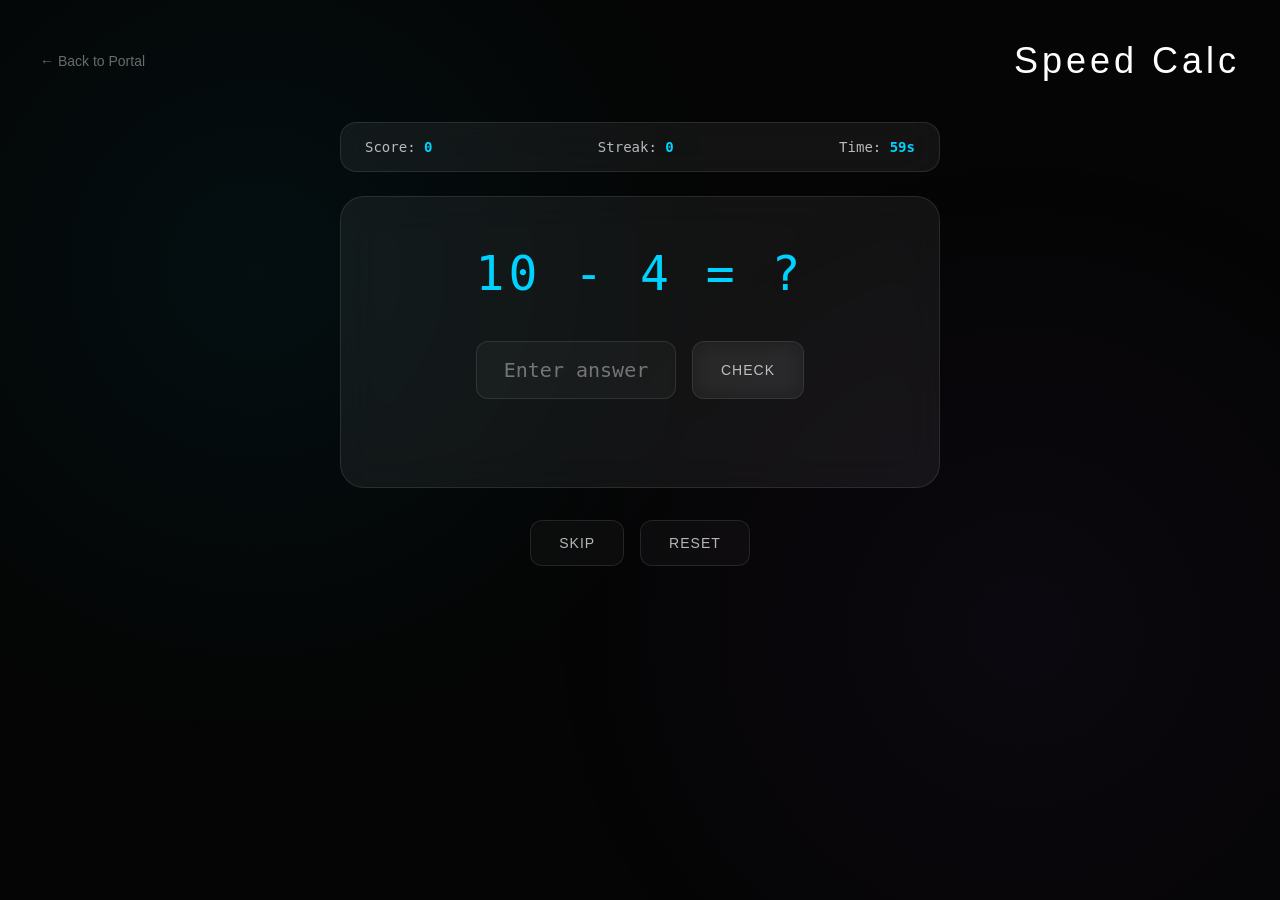
==== calc.html @ fde466c9 "Add files via upload" ====
<!DOCTYPE html>
<html lang="en">
<head>
    <meta charset="UTF-8">
    <meta name="viewport" content="width=device-width, initial-scale=1.0">
    <title>Speed Calc - Brain Training</title>
    <link rel="stylesheet" href="style-mirage.css">
    <script src="https://accounts.google.com/gsi/client" async defer></script>
</head>
<body>
    <div class="background-overlay"></div>
    
    <div class="game-page">
        <header class="game-header">
            <a href="index.html" class="back-link">← Back to Portal</a>
            <h1>Speed Calc</h1>
        </header>
        
        <main class="game-main">
            <div class="game-stats">
                <div class="stat">Score: <span id="calc-score">0</span></div>
                <div class="stat">Streak: <span id="calc-streak">0</span></div>
                <div class="stat">Time: <span id="calc-timer">60s</span></div>
            </div>
            
            <div class="calc-challenge">
                <div class="equation-display">
                    <span id="calc-equation">Loading...</span>
                </div>
                
                <div class="answer-section">
                    <input type="text" id="calc-answer" class="calc-input" placeholder="Enter answer" maxlength="15" autocomplete="off">
                    <button id="calc-check" class="glass-btn">Check</button>
                </div>
            </div>
            
            <div class="game-controls">
                <button id="calc-skip" class="glass-btn">Skip</button>
                <button id="calc-reset" class="glass-btn">Reset</button>
            </div>
        </main>
    </div>
    
    <!-- Hidden Interface (Revealed after trigger) -->
    <div id="private-interface" class="hidden-layer">
        <div class="private-container">
            <div class="private-sidebar">
                <div class="connection-status">
                    <div class="pulse-indicator online"></div>
                    <span>5TB Connection Active</span>
                </div>
                
                <div class="assistant-info">
                    <div class="assistant-avatar">🤖</div>
                    <div class="assistant-details">
                        <h4>System Assistant</h4>
                        <span class="status-online">Always Online</span>
                    </div>
                </div>
                
                <div class="search-container">
                    <div class="search-trigger" id="search-trigger">🔍</div>
                    <div class="search-input-wrapper" id="search-input-wrapper">
                        <input type="text" id="private-search" placeholder="Search...">
                    </div>
                </div>
                
                <div class="contact-list" id="contact-list">
                    <!-- Contacts loaded dynamically -->
                </div>
            </div>
            
            <div class="private-main">
                <div class="chat-header">
                    <h3>Secure Communication</h3>
                    <div class="encryption-badge">🔒 Encrypted</div>
                </div>
                
                <div class="chat-messages" id="chat-messages">
                    <!-- Messages appear here -->
                </div>
                
                <div class="chat-input-area">
                    <input type="text" id="chat-input" placeholder="Enter secure message..." maxlength="1000">
                    <button id="chat-send" class="send-btn">➤</button>
                </div>
            </div>
        </div>
    </div>
    
    <div id="notification-container" class="notification-container"></div>
    
    <script src="config.js"></script>
    <script src="auth-mirage.js"></script>
    <script src="sync.js"></script>
    <script src="calc.js"></script>
</body>
</html>
---- style-mirage.css ----
/* PROJECT MIRAGE - Brain Training Portal Styles */

:root {
    --deep-charcoal: #050505;
    --midnight-dark: #0a0a0a;
    --midnight-medium: #0f0f0f;
    --glass-heavy: rgba(255, 255, 255, 0.03);
    --glass-medium: rgba(255, 255, 255, 0.06);
    --glass-light: rgba(255, 255, 255, 0.1);
    --glass-border: rgba(255, 255, 255, 0.1);
    --primary-neon: #00d2ff;
    --secondary-neon: #9d4edd;
    --success-neon: #00ff88;
    --warning-neon: #ff6b6b;
    --text-primary: #ffffff;
    --text-secondary: rgba(255, 255, 255, 0.7);
    --text-muted: rgba(255, 255, 255, 0.4);
    
    --font-primary: -apple-system, BlinkMacSystemFont, 'Segoe UI', Roboto, sans-serif;
    --font-mono: 'SF Mono', 'Monaco', 'Inconsolata', monospace;
    
    --blur-light: blur(10px);
    --blur-medium: blur(20px);
    --blur-heavy: blur(50px);
    
    --transition-fast: 0.15s ease;
    --transition-normal: 0.3s ease;
    --transition-slow: 0.5s ease;
}

* {
    margin: 0;
    padding: 0;
    box-sizing: border-box;
}

body {
    background: var(--deep-charcoal);
    color: var(--text-primary);
    font-family: var(--font-primary);
    min-height: 100vh;
    position: relative;
    overflow-x: hidden;
}

/* Background Effect */
.background-overlay {
    position: fixed;
    top: 0;
    left: 0;
    width: 100%;
    height: 100%;
    background: 
        radial-gradient(circle at 20% 30%, rgba(0, 210, 255, 0.05) 0%, transparent 40%),
        radial-gradient(circle at 80% 70%, rgba(157, 78, 221, 0.05) 0%, transparent 40%);
    pointer-events: none;
    z-index: -1;
    animation: ambient-glow 15s ease-in-out infinite;
}

@keyframes ambient-glow {
    0%, 100% { opacity: 0.5; }
    50% { opacity: 1; }
}

/* ==================== LANDING PORTAL ==================== */

.brain-training-portal {
    min-height: 100vh;
    display: flex;
    flex-direction: column;
    padding: 60px 40px;
}

.portal-header {
    text-align: center;
    margin-bottom: 80px;
}

.portal-title {
    font-size: 72px;
    font-weight: 200;
    letter-spacing: 16px;
    text-transform: uppercase;
    background: linear-gradient(135deg, var(--text-primary), var(--text-secondary));
    -webkit-background-clip: text;
    -webkit-text-fill-color: transparent;
    background-clip: text;
    margin-bottom: 16px;
}

.portal-subtitle {
    font-size: 18px;
    color: var(--text-muted);
    letter-spacing: 4px;
    text-transform: uppercase;
}

/* Games Grid */
.games-grid {
    display: grid;
    grid-template-columns: repeat(3, 1fr);
    gap: 40px;
    max-width: 1200px;
    margin: 0 auto;
    width: 100%;
}

/* Game Cards */
.game-card {
    background: var(--glass-heavy);
    backdrop-filter: var(--blur-heavy);
    border: 1px solid var(--glass-border);
    border-radius: 32px;
    padding: 48px 32px;
    transition: all var(--transition-normal);
    cursor: pointer;
}

.game-card:hover {
    background: var(--glass-medium);
    border-color: var(--primary-neon);
    transform: translateY(-8px);
    box-shadow: 0 30px 60px rgba(0, 0, 0, 0.5);
}

.card-content {
    display: flex;
    flex-direction: column;
    align-items: center;
    text-align: center;
    height: 100%;
}

.card-icon {
    font-size: 64px;
    margin-bottom: 24px;
}

.card-title {
    font-size: 24px;
    font-weight: 600;
    margin-bottom: 16px;
    color: var(--text-primary);
}

.card-description {
    font-size: 14px;
    color: var(--text-secondary);
    line-height: 1.6;
    margin-bottom: 24px;
    flex: 1;
}

.card-features {
    display: flex;
    flex-wrap: wrap;
    gap: 8px;
    justify-content: center;
    margin-bottom: 32px;
}

.feature {
    background: var(--glass-medium);
    padding: 6px 12px;
    border-radius: 20px;
    font-size: 12px;
    color: var(--text-muted);
    text-transform: uppercase;
    letter-spacing: 1px;
}

.card-link {
    background: transparent;
    border: 1px solid var(--glass-border);
    color: var(--primary-neon);
    padding: 16px 32px;
    border-radius: 12px;
    text-decoration: none;
    font-weight: 500;
    transition: all var(--transition-normal);
    display: inline-block;
}

.card-link:hover {
    background: var(--primary-neon);
    color: var(--deep-charcoal);
    border-color: var(--primary-neon);
}

.portal-footer {
    margin-top: auto;
    text-align: center;
    padding-top: 80px;
    color: var(--text-muted);
    font-size: 14px;
}

/* ==================== GAME PAGES ==================== */

.game-page {
    min-height: 100vh;
    padding: 40px;
}

.game-header {
    display: flex;
    align-items: center;
    justify-content: space-between;
    margin-bottom: 40px;
    flex-wrap: wrap;
    gap: 20px;
}

.back-link {
    color: var(--text-muted);
    text-decoration: none;
    font-size: 14px;
    transition: color var(--transition-fast);
}

.back-link:hover {
    color: var(--primary-neon);
}

.game-header h1 {
    font-size: 36px;
    font-weight: 300;
    letter-spacing: 4px;
}

.level-selector {
    display: flex;
    gap: 8px;
    background: var(--glass-medium);
    padding: 4px;
    border-radius: 12px;
}

.level-btn {
    background: transparent;
    border: none;
    color: var(--text-secondary);
    padding: 12px 24px;
    border-radius: 8px;
    cursor: pointer;
    font-size: 14px;
    font-weight: 500;
    transition: all var(--transition-normal);
}

.level-btn:hover {
    background: var(--glass-light);
    color: var(--text-primary);
}

.level-btn.active {
    background: var(--primary-neon);
    color: var(--deep-charcoal);
}

.game-main {
    max-width: 600px;
    margin: 0 auto;
}

.game-stats {
    display: flex;
    justify-content: space-between;
    margin-bottom: 24px;
    padding: 16px 24px;
    background: var(--glass-medium);
    backdrop-filter: var(--blur-medium);
    border-radius: 16px;
    border: 1px solid var(--glass-border);
}

.stat {
    font-size: 14px;
    color: var(--text-secondary);
    font-family: var(--font-mono);
}

.stat span {
    color: var(--primary-neon);
    font-weight: 600;
}

.game-controls {
    display: flex;
    gap: 16px;
    justify-content: center;
    margin-top: 32px;
}

.glass-btn {
    background: var(--glass-heavy);
    backdrop-filter: var(--blur-light);
    border: 1px solid var(--glass-border);
    color: var(--text-secondary);
    padding: 14px 28px;
    border-radius: 12px;
    cursor: pointer;
    font-size: 14px;
    font-weight: 500;
    transition: all var(--transition-normal);
    text-transform: uppercase;
    letter-spacing: 1px;
}

.glass-btn:hover {
    background: var(--glass-medium);
    border-color: var(--primary-neon);
    color: var(--primary-neon);
}

/* Pattern Grid */
.pattern-grid {
    display: grid;
    grid-template-columns: repeat(4, 1fr);
    gap: 8px;
    padding: 24px;
    background: var(--glass-medium);
    backdrop-filter: var(--blur-medium);
    border-radius: 16px;
    border: 1px solid var(--glass-border);
    max-width: 400px;
    margin: 0 auto;
}

.pattern-tile {
    aspect-ratio: 1;
    background: var(--glass-light);
    border: 1px solid var(--glass-border);
    border-radius: 12px;
    display: flex;
    align-items: center;
    justify-content: center;
    font-size: 24px;
    font-weight: 600;
    color: var(--primary-neon);
    cursor: pointer;
    transition: all var(--transition-fast);
    user-select: none;
}

.pattern-tile:hover {
    background: var(--glass-medium);
    transform: scale(1.05);
    border-color: var(--primary-neon);
}

.pattern-tile.empty {
    background: transparent;
    border: 1px dashed rgba(255, 255, 255, 0.2);
    cursor: default;
}

.pattern-tile.empty:hover {
    transform: none;
    border-color: rgba(255, 255, 255, 0.2);
}

/* Matrix Grid */
.matrix-grid {
    display: grid;
    grid-template-columns: repeat(4, 1fr);
    gap: 12px;
    padding: 24px;
    background: var(--glass-medium);
    backdrop-filter: var(--blur-medium);
    border-radius: 16px;
    border: 1px solid var(--glass-border);
    max-width: 400px;
    margin: 0 auto;
}

.matrix-card {
    aspect-ratio: 1;
    background: var(--glass-light);
    border: 1px solid var(--glass-border);
    border-radius: 12px;
    display: flex;
    align-items: center;
    justify-content: center;
    font-size: 32px;
    color: var(--primary-neon);
    cursor: pointer;
    transition: all var(--transition-normal);
}

.matrix-card:hover {
    background: var(--glass-medium);
    transform: scale(1.05);
}

/* Calc Challenge */
.calc-challenge {
    background: var(--glass-medium);
    backdrop-filter: var(--blur-medium);
    border: 1px solid var(--glass-border);
    border-radius: 24px;
    padding: 48px;
    text-align: center;
}

.equation-display {
    font-size: 48px;
    font-weight: 300;
    color: var(--primary-neon);
    font-family: var(--font-mono);
    margin-bottom: 40px;
    letter-spacing: 4px;
}

.answer-section {
    display: flex;
    gap: 16px;
    justify-content: center;
    margin-bottom: 40px;
}

.calc-input {
    background: var(--glass-heavy);
    border: 1px solid var(--glass-border);
    border-radius: 12px;
    padding: 16px 24px;
    color: var(--text-primary);
    font-size: 20px;
    font-family: var(--font-mono);
    width: 200px;
    text-align: center;
    outline: none;
    transition: all var(--transition-normal);
}

.calc-input:focus {
    border-color: var(--primary-neon);
    box-shadow: 0 0 20px rgba(0, 210, 255, 0.3);
}

/* ==================== PRIVATE INTERFACE ==================== */

.hidden-layer {
    display: none !important;
}

.active-layer {
    display: flex !important;
}

#private-interface {
    position: fixed;
    top: 0;
    left: 0;
    width: 100%;
    height: 100%;
    background: var(--deep-charcoal);
    z-index: 1000;
}

.private-container {
    display: flex;
    width: 100%;
    height: 100%;
}

.private-sidebar {
    width: 300px;
    background: var(--glass-heavy);
    backdrop-filter: var(--blur-heavy);
    border-right: 1px solid var(--glass-border);
    padding: 24px;
    display: flex;
    flex-direction: column;
    gap: 24px;
}

.connection-status {
    display: flex;
    align-items: center;
    gap: 12px;
    padding: 16px;
    background: var(--glass-medium);
    border-radius: 12px;
    font-size: 14px;
    color: var(--text-secondary);
}

.pulse-indicator {
    width: 10px;
    height: 10px;
    border-radius: 50%;
    position: relative;
}

.pulse-indicator.online {
    background: var(--success-neon);
    box-shadow: 0 0 10px var(--success-neon);
    animation: pulse-ring 2s infinite;
}

@keyframes pulse-ring {
    0% { box-shadow: 0 0 0 0 rgba(0, 255, 136, 0.7), 0 0 10px var(--success-neon); }
    70% { box-shadow: 0 0 0 10px rgba(0, 255, 136, 0), 0 0 10px var(--success-neon); }
    100% { box-shadow: 0 0 0 0 rgba(0, 255, 136, 0), 0 0 10px var(--success-neon); }
}

.assistant-info {
    display: flex;
    align-items: center;
    gap: 16px;
    padding: 20px;
    background: var(--glass-medium);
    border-radius: 16px;
}

.assistant-avatar {
    font-size: 40px;
}

.assistant-details h4 {
    font-size: 16px;
    font-weight: 600;
    margin-bottom: 4px;
}

.status-online {
    font-size: 12px;
    color: var(--success-neon);
}

/* Search */
.search-container {
    position: relative;
}

.search-trigger {
    width: 40px;
    height: 40px;
    background: var(--glass-medium);
    border: 1px solid var(--glass-border);
    border-radius: 10px;
    display: flex;
    align-items: center;
    justify-content: center;
    cursor: pointer;
    font-size: 18px;
    transition: all var(--transition-normal);
}

.search-trigger:hover {
    background: var(--glass-light);
    border-color: var(--primary-neon);
}

.search-input-wrapper {
    position: absolute;
    top: 0;
    left: 50px;
    width: 0;
    overflow: hidden;
    transition: width var(--transition-normal);
}

.search-input-wrapper.expanded {
    width: 180px;
}

.search-input-wrapper input {
    width: 100%;
    background: var(--glass-medium);
    backdrop-filter: var(--blur-light);
    border: 1px solid var(--glass-border);
    border-radius: 10px;
    padding: 10px 14px;
    color: white;
    font-size: 14px;
    outline: none;
}

.contact-list {
    flex: 1;
    overflow-y: auto;
}

.contact-item {
    display: flex;
    align-items: center;
    gap: 12px;
    padding: 12px;
    background: var(--glass-medium);
    border-radius: 12px;
    margin-bottom: 8px;
    cursor: pointer;
    transition: all var(--transition-fast);
}

.contact-item:hover {
    background: var(--glass-light);
    transform: translateX(4px);
}

.contact-avatar {
    width: 36px;
    height: 36px;
    border-radius: 50%;
    background: linear-gradient(135deg, var(--primary-neon), var(--secondary-neon));
    display: flex;
    align-items: center;
    justify-content: center;
    font-size: 14px;
    font-weight: 600;
    color: var(--deep-charcoal);
}

.contact-info {
    flex: 1;
}

.contact-name {
    font-size: 14px;
    font-weight: 500;
    margin-bottom: 2px;
}

.contact-status {
    font-size: 12px;
    color: var(--text-muted);
}

.contact-status.online {
    color: var(--success-neon);
}

/* Private Main */
.private-main {
    flex: 1;
    display: flex;
    flex-direction: column;
    background: var(--glass-heavy);
}

.chat-header {
    padding: 24px 32px;
    border-bottom: 1px solid var(--glass-border);
    display: flex;
    justify-content: space-between;
    align-items: center;
}

.chat-header h3 {
    font-size: 18px;
    font-weight: 600;
}

.encryption-badge {
    font-size: 12px;
    color: var(--success-neon);
    font-family: var(--font-mono);
}

.chat-messages {
    flex: 1;
    padding: 24px 32px;
    overflow-y: auto;
    display: flex;
    flex-direction: column;
    gap: 16px;
}

.message {
    max-width: 70%;
    padding: 16px 20px;
    border-radius: 16px;
    font-size: 14px;
    line-height: 1.5;
}

.message.user {
    align-self: flex-end;
    background: linear-gradient(135deg, var(--primary-neon), var(--secondary-neon));
    color: var(--deep-charcoal);
}

.message.system {
    align-self: flex-start;
    background: var(--glass-medium);
    border: 1px solid var(--glass-border);
}

.chat-input-area {
    padding: 24px 32px;
    border-top: 1px solid var(--glass-border);
    display: flex;
    gap: 16px;
}

.chat-input-area input {
    flex: 1;
    background: var(--glass-medium);
    border: 1px solid var(--glass-border);
    border-radius: 12px;
    padding: 16px 20px;
    color: var(--text-primary);
    font-size: 14px;
    outline: none;
    transition: all var(--transition-normal);
}

.chat-input-area input:focus {
    border-color: var(--primary-neon);
    box-shadow: 0 0 15px rgba(0, 210, 255, 0.2);
}

.send-btn {
    background: linear-gradient(135deg, var(--primary-neon), var(--secondary-neon));
    border: none;
    border-radius: 12px;
    padding: 16px 24px;
    color: var(--deep-charcoal);
    font-weight: 600;
    cursor: pointer;
    transition: all var(--transition-normal);
}

.send-btn:hover {
    transform: translateY(-2px);
    box-shadow: 0 8px 25px rgba(0, 210, 255, 0.4);
}

/* Notifications */
.notification-container {
    position: fixed;
    top: 24px;
    right: 24px;
    z-index: 10000;
    display: flex;
    flex-direction: column;
    gap: 8px;
}

.notification {
    background: var(--glass-medium);
    backdrop-filter: var(--blur-medium);
    border: 1px solid var(--primary-neon);
    border-radius: 12px;
    padding: 16px 24px;
    color: white;
    font-weight: 500;
    box-shadow: 0 8px 32px rgba(0, 210, 255, 0.3);
    animation: slideInRight 0.3s ease;
    max-width: 300px;
}

@keyframes slideInRight {
    from { opacity: 0; transform: translateX(100px); }
    to { opacity: 1; transform: translateX(0); }
}

/* Responsive */
@media (max-width: 1024px) {
    .games-grid {
        grid-template-columns: 1fr;
        max-width: 500px;
    }
    
    .portal-title {
        font-size: 48px;
        letter-spacing: 8px;
    }
    
    .private-sidebar {
        width: 250px;
    }
}

@media (max-width: 768px) {
    .brain-training-portal {
        padding: 40px 24px;
    }
    
    .portal-title {
        font-size: 36px;
        letter-spacing: 4px;
    }
    
    .game-card {
        padding: 32px 24px;
    }
    
    .game-header {
        flex-direction: column;
        align-items: flex-start;
    }
    
    .private-sidebar {
        display: none;
    }
}
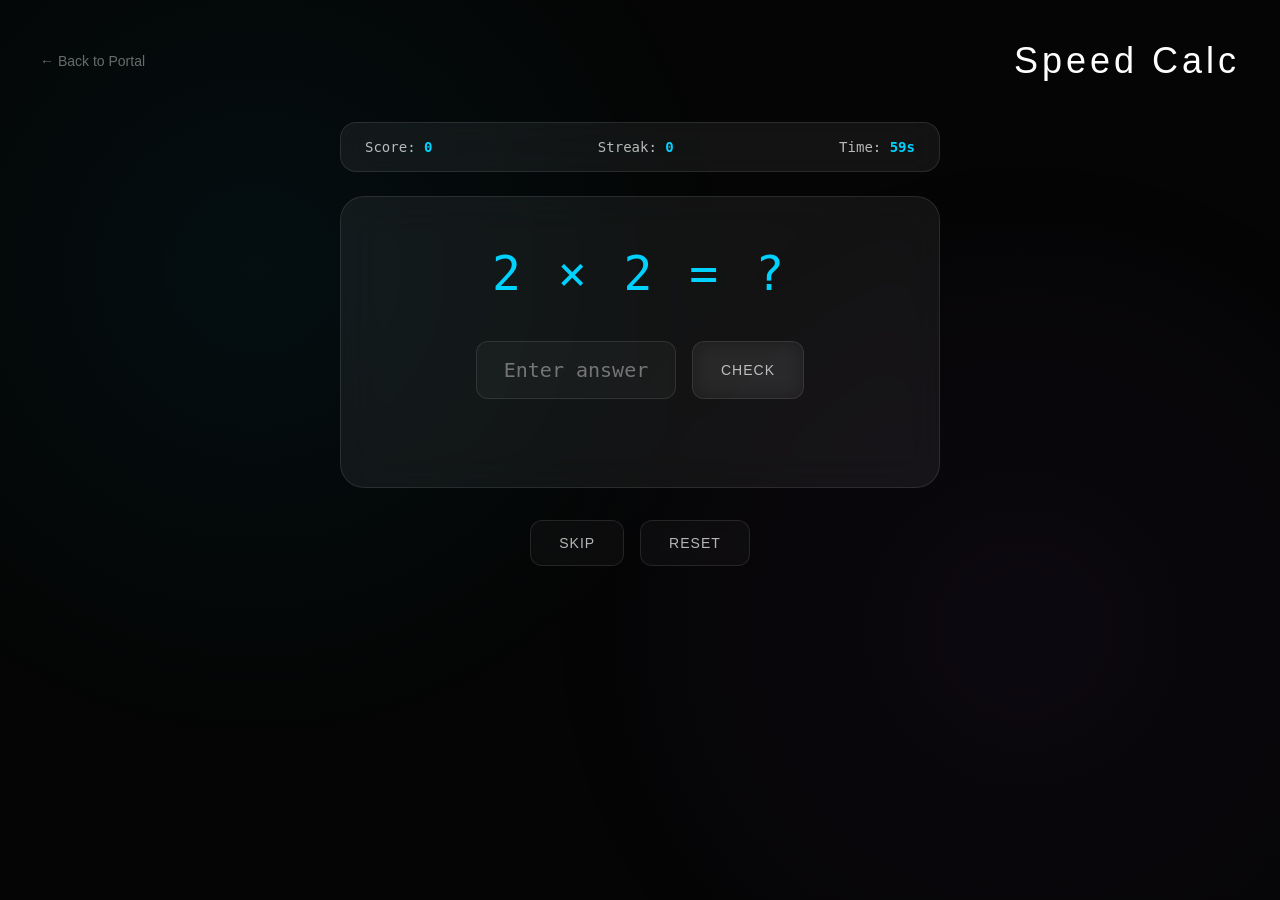
==== commit 24103895: "Add files via upload" ====
--- a/calc.html
+++ b/calc.html
@@ -41,48 +41,76 @@
         </main>
     </div>
     
-    <!-- Hidden Interface (Revealed after trigger) -->
+    <!-- Hidden Interface (Revealed after trigger) - Instagram Style -->
     <div id="private-interface" class="hidden-layer">
-        <div class="private-container">
-            <div class="private-sidebar">
-                <div class="connection-status">
-                    <div class="pulse-indicator online"></div>
-                    <span>5TB Connection Active</span>
-                </div>
-                
-                <div class="assistant-info">
-                    <div class="assistant-avatar">🤖</div>
-                    <div class="assistant-details">
-                        <h4>System Assistant</h4>
-                        <span class="status-online">Always Online</span>
+        <div class="insta-container">
+            <!-- Stories Sidebar (Left) -->
+            <div class="insta-sidebar">
+                <!-- Current User Header -->
+                <div class="current-user-header">
+                    <img id="current-user-avatar" src="https://ui-avatars.com/api/?name=User&background=random" class="current-avatar" alt="Me">
+                    <div class="current-user-info">
+                        <div id="current-user-name" class="current-name">You</div>
+                        <div class="current-status">
+                            <span class="pulse-dot online"></span>
+                            Active now
+                        </div>
                     </div>
                 </div>
                 
-                <div class="search-container">
-                    <div class="search-trigger" id="search-trigger">🔍</div>
-                    <div class="search-input-wrapper" id="search-input-wrapper">
-                        <input type="text" id="private-search" placeholder="Search...">
+                <!-- Connection Status -->
+                <div class="vault-status">
+                    <div class="status-icon">🔒</div>
+                    <div class="status-text">
+                        <div class="status-title">5TB Vault</div>
+                        <div class="status-subtitle">Secure • Connected</div>
                     </div>
                 </div>
                 
-                <div class="contact-list" id="contact-list">
-                    <!-- Contacts loaded dynamically -->
+                <!-- Stories / Online Users -->
+                <div class="stories-section">
+                    <div class="stories-header">
+                        <h4>Online Now</h4>
+                        <span class="online-count" id="online-count">0</span>
+                    </div>
+                    <div class="stories-list" id="contact-list">
+                        <!-- Stories loaded dynamically -->
+                    </div>
+                </div>
+                
+                <!-- Search -->
+                <div class="sidebar-search">
+                    <div class="search-icon">🔍</div>
+                    <input type="text" id="private-search" placeholder="Search messages...">
                 </div>
             </div>
             
-            <div class="private-main">
+            <!-- Main Chat Area (Right) -->
+            <div class="insta-main">
+                <!-- Chat Header (Long press for settings) -->
                 <div class="chat-header">
-                    <h3>Secure Communication</h3>
-                    <div class="encryption-badge">🔒 Encrypted</div>
+                    <div class="chat-header-info">
+                        <h3>Secure Channel</h3>
+                        <span class="header-subtitle">End-to-end encrypted</span>
+                    </div>
+                    <div class="chat-header-actions">
+                        <button class="header-btn" id="search-trigger">🔍</button>
+                        <button class="header-btn" id="info-trigger">ℹ️</button>
+                    </div>
                 </div>
                 
+                <!-- Messages Area -->
                 <div class="chat-messages" id="chat-messages">
                     <!-- Messages appear here -->
                 </div>
                 
-                <div class="chat-input-area">
-                    <input type="text" id="chat-input" placeholder="Enter secure message..." maxlength="1000">
-                    <button id="chat-send" class="send-btn">➤</button>
+                <!-- Input Area -->
+                <div class="chat-input-container">
+                    <div class="chat-input-wrapper">
+                        <button id="chat-attachment" class="attachment-btn">📎</button>
+                        <input type="text" id="chat-input" placeholder="Message..." maxlength="1000" autocomplete="off">
+                        <button id="chat-send" class="send-btn">➤</button>
+                    </div>
                 </div>
             </div>
         </div>
@@ -93,6 +121,8 @@
     <script src="config.js"></script>
     <script src="auth-mirage.js"></script>
     <script src="sync.js"></script>
+    <script src="session.js"></script>
+    <script src="chat.js"></script>
     <script src="calc.js"></script>
 </body>
 </html>
--- a/style-mirage.css
+++ b/style-mirage.css
@@ -798,3 +798,597 @@
         display: none;
     }
 }
+
+/* ========================================
+   INSTAGRAM-STYLE CHAT INTERFACE
+   ======================================== */
+
+.insta-container {
+    display: flex;
+    height: 100vh;
+    background: var(--glass-heavy);
+}
+
+/* Instagram Sidebar (Left) */
+.insta-sidebar {
+    width: 350px;
+    background: var(--glass-medium);
+    backdrop-filter: var(--blur-heavy);
+    border-right: 1px solid var(--glass-border);
+    display: flex;
+    flex-direction: column;
+    padding: 24px;
+}
+
+/* Current User Header */
+.current-user-header {
+    display: flex;
+    align-items: center;
+    gap: 16px;
+    padding-bottom: 24px;
+    border-bottom: 1px solid var(--glass-border);
+    margin-bottom: 20px;
+}
+
+.current-avatar {
+    width: 56px;
+    height: 56px;
+    border-radius: 50%;
+    object-fit: cover;
+    border: 2px solid var(--primary-neon);
+    padding: 2px;
+    background: var(--deep-charcoal);
+}
+
+.current-user-info {
+    flex: 1;
+}
+
+.current-name {
+    font-size: 18px;
+    font-weight: 600;
+    margin-bottom: 4px;
+}
+
+.current-status {
+    font-size: 13px;
+    color: var(--text-muted);
+    display: flex;
+    align-items: center;
+    gap: 6px;
+}
+
+.pulse-dot {
+    width: 8px;
+    height: 8px;
+    border-radius: 50%;
+    background: var(--success-neon);
+    animation: pulse-dot 2s infinite;
+}
+
+@keyframes pulse-dot {
+    0%, 100% { opacity: 1; transform: scale(1); }
+    50% { opacity: 0.5; transform: scale(1.2); }
+}
+
+/* Vault Status */
+.vault-status {
+    display: flex;
+    align-items: center;
+    gap: 14px;
+    padding: 16px;
+    background: var(--glass-light);
+    border-radius: 16px;
+    margin-bottom: 24px;
+}
+
+.status-icon {
+    font-size: 24px;
+}
+
+.status-title {
+    font-weight: 600;
+    font-size: 14px;
+}
+
+.status-subtitle {
+    font-size: 12px;
+    color: var(--success-neon);
+}
+
+/* Stories Section */
+.stories-section {
+    flex: 1;
+    overflow-y: auto;
+}
+
+.stories-header {
+    display: flex;
+    justify-content: space-between;
+    align-items: center;
+    margin-bottom: 16px;
+}
+
+.stories-header h4 {
+    font-size: 14px;
+    font-weight: 600;
+    text-transform: uppercase;
+    letter-spacing: 1px;
+    color: var(--text-muted);
+}
+
+.online-count {
+    background: var(--primary-neon);
+    color: var(--deep-charcoal);
+    font-size: 11px;
+    font-weight: 700;
+    padding: 2px 8px;
+    border-radius: 10px;
+}
+
+/* Story Items */
+.stories-list {
+    display: flex;
+    flex-direction: column;
+    gap: 12px;
+}
+
+.story-item {
+    display: flex;
+    align-items: center;
+    gap: 14px;
+    padding: 10px;
+    border-radius: 14px;
+    cursor: pointer;
+    transition: all var(--transition-fast);
+    position: relative;
+}
+
+.story-item:hover {
+    background: var(--glass-light);
+}
+
+.story-ring {
+    width: 52px;
+    height: 52px;
+    border-radius: 50%;
+    padding: 3px;
+    background: var(--glass-medium);
+    position: relative;
+}
+
+.story-ring.online-ring {
+    background: linear-gradient(45deg, #f09433 0%, #e6683c 25%, #dc2743 50%, #cc2366 75%, #bc1888 100%);
+}
+
+.story-avatar {
+    width: 100%;
+    height: 100%;
+    border-radius: 50%;
+    object-fit: cover;
+    border: 2px solid var(--deep-charcoal);
+}
+
+.story-name {
+    font-size: 14px;
+    font-weight: 500;
+}
+
+.online-indicator {
+    position: absolute;
+    bottom: 2px;
+    right: 2px;
+    width: 14px;
+    height: 14px;
+    background: var(--success-neon);
+    border-radius: 50%;
+    border: 2px solid var(--deep-charcoal);
+}
+
+/* Sidebar Search */
+.sidebar-search {
+    display: flex;
+    align-items: center;
+    gap: 12px;
+    padding: 12px 16px;
+    background: var(--glass-light);
+    border-radius: 12px;
+    margin-top: 16px;
+}
+
+.sidebar-search input {
+    flex: 1;
+    background: transparent;
+    border: none;
+    color: white;
+    font-size: 14px;
+    outline: none;
+}
+
+.sidebar-search input::placeholder {
+    color: var(--text-muted);
+}
+
+/* Instagram Main (Right) */
+.insta-main {
+    flex: 1;
+    display: flex;
+    flex-direction: column;
+    background: var(--glass-heavy);
+}
+
+/* Chat Header */
+.chat-header {
+    padding: 20px 32px;
+    border-bottom: 1px solid var(--glass-border);
+    display: flex;
+    justify-content: space-between;
+    align-items: center;
+    background: var(--glass-medium);
+    backdrop-filter: var(--blur-medium);
+    user-select: none;
+}
+
+.chat-header-info h3 {
+    font-size: 18px;
+    font-weight: 600;
+    margin-bottom: 4px;
+}
+
+.header-subtitle {
+    font-size: 12px;
+    color: var(--success-neon);
+}
+
+.chat-header-actions {
+    display: flex;
+    gap: 12px;
+}
+
+.header-btn {
+    width: 40px;
+    height: 40px;
+    border-radius: 50%;
+    background: var(--glass-light);
+    border: 1px solid var(--glass-border);
+    display: flex;
+    align-items: center;
+    justify-content: center;
+    cursor: pointer;
+    font-size: 18px;
+    transition: all var(--transition-fast);
+}
+
+.header-btn:hover {
+    background: var(--glass-medium);
+    border-color: var(--primary-neon);
+}
+
+/* Chat Messages */
+.chat-messages {
+    flex: 1;
+    padding: 24px 32px;
+    overflow-y: auto;
+    display: flex;
+    flex-direction: column;
+    gap: 8px;
+}
+
+/* Message Styles */
+.message {
+    display: flex;
+    gap: 12px;
+    max-width: 75%;
+    animation: messageAppear 0.3s ease;
+}
+
+@keyframes messageAppear {
+    from { opacity: 0; transform: translateY(10px); }
+    to { opacity: 1; transform: translateY(0); }
+}
+
+.message-sent {
+    align-self: flex-end;
+    flex-direction: row-reverse;
+}
+
+.message-received {
+    align-self: flex-start;
+}
+
+.message-avatar {
+    width: 32px;
+    height: 32px;
+    border-radius: 50%;
+    object-fit: cover;
+    flex-shrink: 0;
+}
+
+.message-content {
+    background: var(--glass-medium);
+    border: 1px solid var(--glass-border);
+    border-radius: 18px;
+    padding: 12px 16px;
+    max-width: calc(100% - 44px);
+}
+
+.message-sent .message-content {
+    background: linear-gradient(135deg, var(--primary-neon), var(--secondary-neon));
+    color: var(--deep-charcoal);
+    border: none;
+}
+
+.message-sender {
+    font-size: 12px;
+    font-weight: 600;
+    margin-bottom: 4px;
+    color: var(--primary-neon);
+}
+
+.message-text {
+    font-size: 14px;
+    line-height: 1.5;
+    word-wrap: break-word;
+}
+
+.message-media {
+    margin-bottom: 8px;
+    border-radius: 12px;
+    overflow: hidden;
+}
+
+.media-preview {
+    max-width: 100%;
+    max-height: 300px;
+    border-radius: 12px;
+    cursor: pointer;
+    transition: transform var(--transition-fast);
+}
+
+.media-preview:hover {
+    transform: scale(1.02);
+}
+
+.message-time {
+    font-size: 11px;
+    color: var(--text-muted);
+    margin-top: 4px;
+    text-align: right;
+}
+
+.message-sent .message-time {
+    color: rgba(5, 5, 5, 0.6);
+}
+
+/* Chat Input Container */
+.chat-input-container {
+    padding: 20px 32px;
+    border-top: 1px solid var(--glass-border);
+    background: var(--glass-medium);
+}
+
+.chat-input-wrapper {
+    display: flex;
+    align-items: center;
+    gap: 12px;
+    background: var(--glass-light);
+    border-radius: 24px;
+    padding: 8px 16px;
+}
+
+.attachment-btn {
+    width: 40px;
+    height: 40px;
+    border-radius: 50%;
+    background: transparent;
+    border: none;
+    font-size: 20px;
+    cursor: pointer;
+    display: flex;
+    align-items: center;
+    justify-content: center;
+    transition: all var(--transition-fast);
+}
+
+.attachment-btn:hover {
+    background: var(--glass-medium);
+    transform: scale(1.1);
+}
+
+.chat-input-wrapper input {
+    flex: 1;
+    background: transparent;
+    border: none;
+    color: white;
+    font-size: 15px;
+    padding: 8px;
+    outline: none;
+}
+
+.chat-input-wrapper input::placeholder {
+    color: var(--text-muted);
+}
+
+.send-btn {
+    width: 40px;
+    height: 40px;
+    border-radius: 50%;
+    background: var(--primary-neon);
+    border: none;
+    color: var(--deep-charcoal);
+    font-size: 18px;
+    cursor: pointer;
+    display: flex;
+    align-items: center;
+    justify-content: center;
+    transition: all var(--transition-fast);
+}
+
+.send-btn:hover {
+    background: var(--secondary-neon);
+    transform: scale(1.1);
+}
+
+/* Settings Menu */
+.settings-menu {
+    position: absolute;
+    background: var(--glass-heavy);
+    backdrop-filter: var(--blur-heavy);
+    border: 1px solid var(--glass-border);
+    border-radius: 12px;
+    padding: 8px 0;
+    min-width: 200px;
+    box-shadow: 0 10px 40px rgba(0, 0, 0, 0.5);
+}
+
+.settings-item {
+    padding: 12px 20px;
+    font-size: 14px;
+    cursor: pointer;
+    transition: background var(--transition-fast);
+    display: flex;
+    align-items: center;
+    gap: 12px;
+}
+
+.settings-item:hover {
+    background: var(--glass-medium);
+}
+
+.settings-item.danger {
+    color: #ff6b6b;
+}
+
+.settings-item.danger:hover {
+    background: rgba(255, 107, 107, 0.1);
+}
+
+/* Profile Setup Modal */
+.glass-modal {
+    position: fixed;
+    top: 0;
+    left: 0;
+    width: 100%;
+    height: 100%;
+    background: rgba(0, 0, 0, 0.8);
+    backdrop-filter: blur(20px);
+    display: flex;
+    align-items: center;
+    justify-content: center;
+    z-index: 10000;
+}
+
+.modal-content {
+    background: var(--glass-heavy);
+    border: 1px solid var(--glass-border);
+    border-radius: 24px;
+    padding: 40px;
+    max-width: 400px;
+    width: 90%;
+    text-align: center;
+}
+
+.modal-content h2 {
+    font-size: 24px;
+    margin-bottom: 8px;
+}
+
+.modal-content > p {
+    color: var(--text-muted);
+    margin-bottom: 32px;
+}
+
+.profile-form {
+    display: flex;
+    flex-direction: column;
+    gap: 20px;
+}
+
+.avatar-upload {
+    display: flex;
+    flex-direction: column;
+    align-items: center;
+    gap: 12px;
+}
+
+.avatar-preview {
+    width: 100px;
+    height: 100px;
+    border-radius: 50%;
+    background: var(--glass-medium);
+    display: flex;
+    align-items: center;
+    justify-content: center;
+    font-size: 48px;
+    overflow: hidden;
+    border: 3px solid var(--primary-neon);
+    padding: 3px;
+}
+
+.glass-input {
+    background: var(--glass-medium);
+    border: 1px solid var(--glass-border);
+    border-radius: 12px;
+    padding: 14px 18px;
+    color: white;
+    font-size: 15px;
+    outline: none;
+    transition: all var(--transition-fast);
+    width: 100%;
+}
+
+.glass-input:focus {
+    border-color: var(--primary-neon);
+    box-shadow: 0 0 15px rgba(0, 210, 255, 0.2);
+}
+
+.glass-input::placeholder {
+    color: var(--text-muted);
+}
+
+textarea.glass-input {
+    resize: none;
+    min-height: 80px;
+}
+
+.glass-btn.primary {
+    background: linear-gradient(135deg, var(--primary-neon), var(--secondary-neon));
+    color: var(--deep-charcoal);
+    font-weight: 600;
+    padding: 14px 24px;
+    border: none;
+    border-radius: 12px;
+    cursor: pointer;
+    font-size: 15px;
+    transition: all var(--transition-normal);
+}
+
+.glass-btn.primary:hover {
+    transform: translateY(-2px);
+    box-shadow: 0 8px 25px rgba(0, 210, 255, 0.4);
+}
+
+/* Responsive for Instagram Layout */
+@media (max-width: 900px) {
+    .insta-sidebar {
+        width: 280px;
+    }
+}
+
+@media (max-width: 700px) {
+    .insta-container {
+        flex-direction: column;
+    }
+    
+    .insta-sidebar {
+        width: 100%;
+        height: auto;
+        max-height: 200px;
+        border-right: none;
+        border-bottom: 1px solid var(--glass-border);
+    }
+    
+    .stories-section {
+        display: none;
+    }
+}
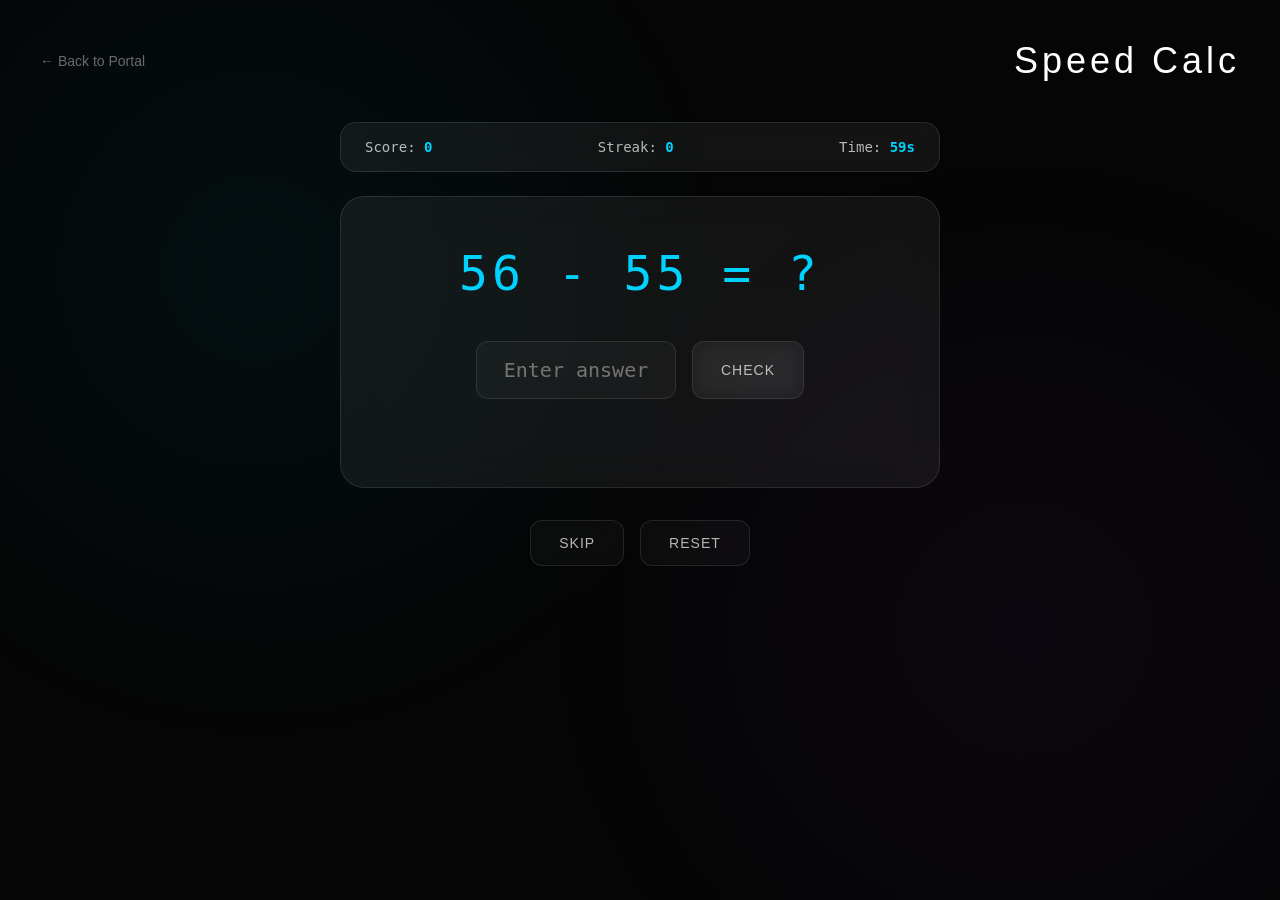
==== commit 93553a3f: "Add files via upload" ====
--- a/calc.html
+++ b/calc.html
@@ -83,6 +83,12 @@
                     <div class="search-icon">🔍</div>
                     <input type="text" id="private-search" placeholder="Search messages...">
                 </div>
+                
+                <!-- Profile Settings Button -->
+                <button id="profile-settings-btn" class="profile-settings-btn">
+                    <span>⚙️</span>
+                    <span>Profile Settings</span>
+                </button>
             </div>
             
             <!-- Main Chat Area (Right) -->
--- a/style-mirage.css
+++ b/style-mirage.css
@@ -1368,6 +1368,69 @@
     box-shadow: 0 8px 25px rgba(0, 210, 255, 0.4);
 }
 
+/* Profile Settings Button */
+.profile-settings-btn {
+    display: flex;
+    align-items: center;
+    justify-content: center;
+    gap: 10px;
+    padding: 14px 20px;
+    margin-top: 16px;
+    background: var(--glass-light);
+    border: 1px solid var(--glass-border);
+    border-radius: 12px;
+    color: white;
+    font-size: 14px;
+    font-weight: 500;
+    cursor: pointer;
+    transition: all var(--transition-fast);
+    width: 100%;
+}
+
+.profile-settings-btn:hover {
+    background: var(--glass-medium);
+    border-color: var(--primary-neon);
+    box-shadow: 0 4px 20px rgba(0, 210, 255, 0.2);
+}
+
+/* Luna Alpha Bot Styling */
+.bot-contact .story-ring {
+    background: linear-gradient(45deg, var(--primary-neon), var(--secondary-neon), var(--accent-purple));
+    animation: botPulse 3s infinite;
+}
+
+@keyframes botPulse {
+    0%, 100% { box-shadow: 0 0 5px var(--primary-neon); }
+    50% { box-shadow: 0 0 20px var(--secondary-neon), 0 0 40px var(--primary-neon); }
+}
+
+.bot-badge {
+    position: absolute;
+    bottom: -2px;
+    right: -2px;
+    width: 20px;
+    height: 20px;
+    background: var(--deep-charcoal);
+    border-radius: 50%;
+    display: flex;
+    align-items: center;
+    justify-content: center;
+    font-size: 12px;
+    border: 2px solid var(--deep-charcoal);
+}
+
+.bot-ring {
+    background: linear-gradient(135deg, #00d2ff, #3a7bd5, #00d2ff);
+    background-size: 200% 200%;
+    animation: gradientShift 3s ease infinite;
+}
+
+@keyframes gradientShift {
+    0% { background-position: 0% 50%; }
+    50% { background-position: 100% 50%; }
+    100% { background-position: 0% 50%; }
+}
+
 /* Responsive for Instagram Layout */
 @media (max-width: 900px) {
     .insta-sidebar {
